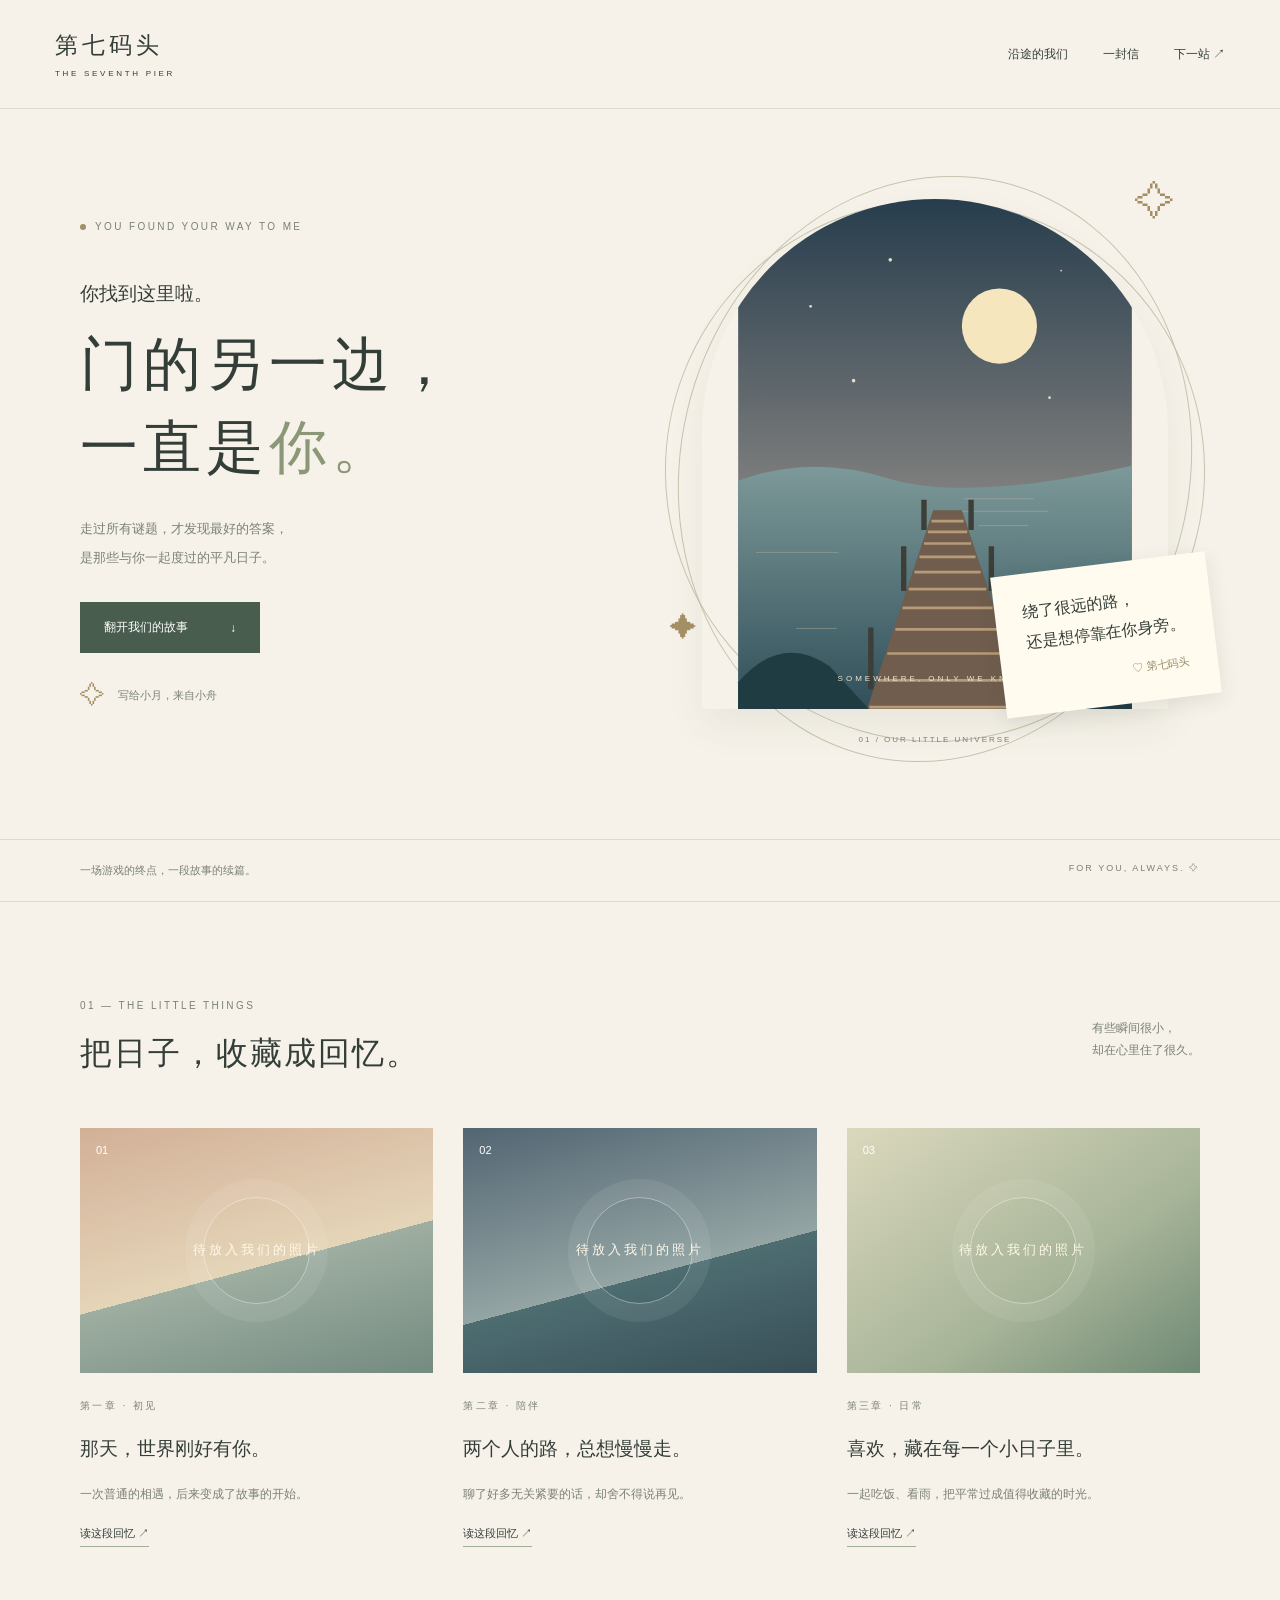
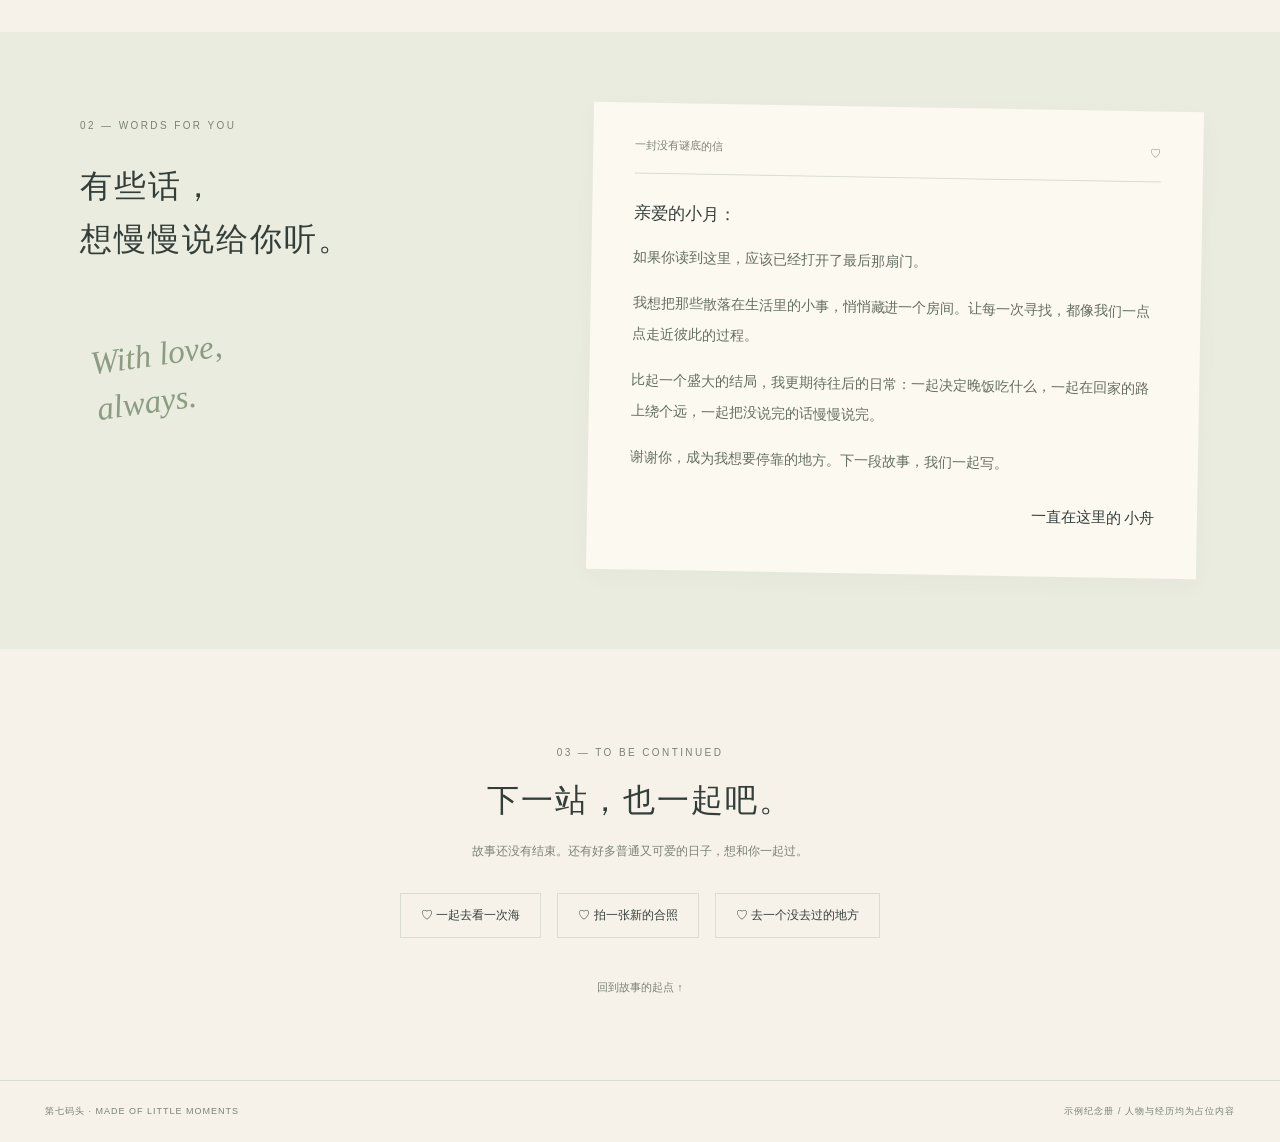
==== Puzzle/Assets/StreamingAssets/OurStory/index.html @ cb9f1a84 "Release 七月梦 with expanded scroll zoom and final poetry collection" ====
<!doctype html>
<html lang="zh-CN">
<head>
  <meta charset="utf-8"><meta name="viewport" content="width=device-width,initial-scale=1">
  <title>第七码头 · 我们的故事</title>
  <link rel="stylesheet" href="style.css">
<link rel="icon" href="pier-icon.ico">
</head>
<body>
  <header><a class="brand" href="#">第七码头<span>THE SEVENTH PIER</span></a><nav aria-label="主要导航"><a href="#story">沿途的我们</a><a href="#letter">一封信</a><a href="#future">下一站 ↗</a></nav></header>
  <main>
    <section class="hero">
      <div class="hero-copy"><div class="eyebrow"><span></span> YOU FOUND YOUR WAY TO ME</div><p class="intro">你找到这里啦。</p><h1>门的另一边，<br>一直是<span>你。</span></h1><p class="description">走过所有谜题，才发现最好的答案，<br>是那些与你一起度过的平凡日子。</p><a class="primary" href="#story">翻开我们的故事 <span>↓</span></a><div class="dedication"><span class="small-star">✧</span><span id="dedication">写给小月，来自小舟</span></div></div>
      <div class="hero-art"><div class="orbit orbit-one"></div><div class="orbit orbit-two"></div><span class="star star-one">✧</span><span class="star star-two">✦</span><div class="arch"><svg viewBox="0 0 440 570" role="img" aria-label="月光下，通往海面的第七码头插画"><defs><linearGradient id="sky" x2="0" y2="1"><stop stop-color="#273d4d"/><stop offset="1" stop-color="#bfafa1"/></linearGradient><linearGradient id="sea" x2="0" y2="1"><stop stop-color="#7d9999"/><stop offset="1" stop-color="#304f59"/></linearGradient></defs><path fill="url(#sky)" d="M0 0h440v570H0z"/><circle cx="292" cy="142" r="42" fill="#f6e6bd"/><g fill="#e8d9bf"><circle cx="81" cy="120" r="1.5"/><circle cx="170" cy="68" r="2"/><circle cx="348" cy="222" r="1.5"/><circle cx="129" cy="203" r="2"/><circle cx="361" cy="80" r="1"/></g><path d="M0 315Q80 285 167 312T440 298V570H0Z" fill="url(#sea)"/><g stroke="#c9c1a5" opacity=".4" fill="none"><path d="M252 335h78m-95 14h112m-78 16h55M20 395h92m208 51h90M65 480h45m160 39h130"/></g><g id="pier"><path d="M144 570L218 348H250L324 570Z" fill="#705d4d"/><path d="M216.00 360H252.00 M212.00 372H256.00 M207.67 385H260.33 M202.67 400H265.33 M197.00 417H271.00 M190.67 436H277.33 M183.67 457H284.33 M175.67 481H292.33 M166.67 508H301.33 M156.67 538H311.33 M146.67 568H321.33" stroke="#b69b78" stroke-width="3"/><path d="M207.67 370v-34 M260.33 370v-34 M185.00 438v-50 M283.00 438v-50 M148.33 548v-69 M319.67 548v-69" stroke="#3c3e37" stroke-width="6"/></g><path d="M0 540q48-55 102-18l44 48H0" fill="#203c43"/><path d="M335 570q42-80 105-64v64" fill="#203c43"/></svg><div class="art-caption">SOMEWHERE, ONLY WE KNOW.</div></div><div class="paper-note">绕了很远的路，<br>还是想停靠在你身旁。<span>♡ 第七码头</span></div><div class="art-number">01 / OUR LITTLE UNIVERSE</div></div>
    </section>
    <div class="chapter-bar"><span>一场游戏的终点，一段故事的续篇。</span><span>FOR YOU, ALWAYS. ✧</span></div>
    <section id="story" class="section"><div class="section-heading"><div><p class="eyebrow">01 — THE LITTLE THINGS</p><h2>把日子，收藏成回忆。</h2></div><p>有些瞬间很小，<br>却在心里住了很久。</p></div><div class="memories" id="memories"></div></section>
    <section id="letter" class="letter-section"><div class="letter-side"><p class="eyebrow">02 — WORDS FOR YOU</p><h2>有些话，<br>想慢慢说给你听。</h2><span class="letter-mark">With love,<br>always.</span></div><article class="letter"><span class="letter-top">一封没有谜底的信 <span>♡</span></span><h3 id="salutation"></h3><div id="letter-body"></div><p class="signature" id="signature"></p></article></section>
    <section id="future" class="future section"><p class="eyebrow">03 — TO BE CONTINUED</p><h2>下一站，也一起吧。</h2><p>故事还没有结束。还有好多普通又可爱的日子，想和你一起过。</p><div class="wishes" id="wishes"></div><a href="#" class="back-top">回到故事的起点 ↑</a></section>
  </main>
  <footer><span>第七码头 · MADE OF LITTLE MOMENTS</span><span>示例纪念册 / 人物与经历均为占位内容</span></footer>
  <dialog id="memory-dialog"><button id="close-dialog" aria-label="关闭回忆">×</button><p class="eyebrow" id="dialog-date"></p><h2 id="dialog-title"></h2><p id="dialog-body"></p></dialog>
  <script src="content.js"></script><script src="script.js"></script>
</body>
</html>
---- Puzzle/Assets/StreamingAssets/OurStory/style.css ----
@charset "UTF-8";
:root{--paper:#f6f2e9;--ink:#343e39;--muted:#7b8176;--line:#d9dccf;--green:#485d4d;--serif:"Songti SC","Noto Serif CJK SC","SimSun",serif}*{box-sizing:border-box}html{scroll-behavior:smooth;scroll-padding-top:35px}body{margin:0;background:var(--paper);color:var(--ink);font-family:"Microsoft YaHei",sans-serif;font-size:14px}a{color:inherit;text-decoration:none}button{font:inherit}header{max-width:1280px;margin:auto;padding:30px 55px;display:flex;justify-content:space-between;align-items:center;border-bottom:1px solid var(--line)}.brand{font-family:var(--serif);font-size:23px;letter-spacing:4px}.brand span{display:block;font:8px Arial;letter-spacing:2.7px;margin-top:8px}nav{display:flex;gap:35px;font-size:12px}nav a:hover{color:#a36d46}.hero{max-width:1170px;min-height:730px;margin:auto;display:grid;grid-template-columns:1fr 1fr;gap:60px;align-items:center;padding:45px 25px 65px}.eyebrow{font:10px Arial,sans-serif;letter-spacing:2.4px;color:var(--muted);line-height:1.8}.hero .eyebrow{display:flex;gap:9px;align-items:center}.eyebrow>span{width:6px;height:6px;border-radius:50%;background:#a48e64}.intro{margin:45px 0 16px;font-family:var(--serif);font-size:19px}h1{font:normal clamp(42px,4.5vw,64px)/1.45 var(--serif);letter-spacing:5px;margin:0}h1 span{color:#8b9777}.description{color:var(--muted);line-height:2.2;margin:25px 0 30px;font-size:13px}.primary{display:inline-flex;align-items:center;gap:42px;padding:17px 24px;background:var(--green);color:#fff;font-size:12px}.primary:hover{background:#60735e}.dedication{margin-top:28px;display:flex;align-items:center;gap:13px;color:var(--muted);font-size:11px}.small-star{font-size:25px;color:#a28c62}.hero-art{position:relative;padding:35px 32px 20px}.arch{height:510px;border-radius:240px 240px 3px 3px;overflow:hidden;position:relative;box-shadow:0 17px 38px #34453e12}.arch svg{width:100%;height:100%;object-fit:cover}.art-caption{position:absolute;bottom:26px;color:#eee5d3;width:100%;text-align:center;font:8px Arial;letter-spacing:3px}.orbit{border:1px solid #c5c5ae;border-radius:50%;position:absolute;z-index:-1}.orbit-one{inset:10px 10px 0;transform:rotate(13deg)}.orbit-two{inset:36px -5px 22px;transform:rotate(-12deg)}.star{position:absolute;color:#a48e64;z-index:1}.star-one{top:16px;right:25px;font-size:40px}.star-two{left:0;bottom:120px;font-size:27px}.paper-note{position:absolute;right:-14px;bottom:58px;background:#fffbef;transform:rotate(-7deg);padding:24px 28px;font:16px/1.9 var(--serif);box-shadow:0 6px 20px #26332718}.paper-note span{display:block;text-align:right;font-size:11px;color:#9a8b6c;margin-top:12px}.art-number{font:8px Arial;letter-spacing:2px;text-align:center;color:var(--muted);margin-top:26px}.chapter-bar{border-block:1px solid var(--line);display:flex;justify-content:space-between;padding:23px max(30px,calc((100vw - 1120px)/2));font-size:11px;color:var(--muted)}.chapter-bar span:last-child{font:9px Arial;letter-spacing:2px}.section{max-width:1120px;margin:auto;padding:85px 0}.section-heading{display:flex;justify-content:space-between;align-items:center;margin-bottom:36px}h2{font:normal 32px/1.65 var(--serif);letter-spacing:2px;margin:12px 0}.section-heading>p{font-size:12px;line-height:1.9;color:var(--muted)}.memories{display:grid;grid-template-columns:repeat(3,1fr);gap:30px}.memory{background:none;border:none;padding:0;text-align:left;color:inherit;cursor:pointer}.memory-art{height:245px;position:relative;overflow:hidden;margin-bottom:24px;display:grid;place-items:center}.memory-art:before{content:"";position:absolute;width:105px;height:105px;border:1px solid #ffffff66;border-radius:50%;box-shadow:0 0 0 18px #ffffff12}.sunset{background:linear-gradient(165deg,#d2b098,#e5d5b8 55%,#9eaea1 55%,#748b80)}.night{background:linear-gradient(165deg,#526572,#94a5a4 58%,#4d6d71 58%,#384e57)}.morning{background:linear-gradient(145deg,#dbd8bd,#a8b599 60%,#6f8974)}.memory-art>span:not(.memory-number){z-index:1;font:13px var(--serif);color:#fff9e9;letter-spacing:3px}.memory-art img{width:100%;height:100%;object-fit:cover;position:absolute;inset:0}.memory-number{position:absolute;left:16px;top:16px;font:11px Arial;color:#fff}.memory h3{font:normal 19px/1.6 var(--serif)}.memory-description{font-size:12px;color:var(--muted);line-height:1.9}.memory-link{display:inline-block;font-size:11px;border-bottom:1px solid #a4ad98;padding-bottom:5px;margin-top:8px}.memory:hover .memory-link{color:#a36d46}.letter-section{background:#e9ecdf;padding:75px max(30px,calc((100vw - 1120px)/2));display:grid;grid-template-columns:1fr 1.4fr;gap:75px}.letter-side h2{margin-top:25px}.letter-mark{display:block;font:italic 33px/1.4 Georgia,serif;color:#8c9b82;transform:rotate(-8deg);margin:45px 0 0 12px}.letter{background:#fcf9f1;padding:35px 42px;box-shadow:0 7px 25px #38423208;transform:rotate(1deg)}.letter-top{display:flex;justify-content:space-between;border-bottom:1px solid var(--line);padding-bottom:20px;font-size:11px;color:var(--muted)}.letter h3{font:normal 17px var(--serif);margin-top:28px}#letter-body{font:14px/2.25 var(--serif);color:#646d61}.signature{text-align:right;font:15px var(--serif);margin-top:28px}.future{text-align:center;padding-block:85px}.future>p:not(.eyebrow){font-size:12px;color:var(--muted);line-height:2}.wishes{display:flex;gap:16px;justify-content:center;flex-wrap:wrap;margin:30px 0 40px}.wishes span{border:1px solid var(--line);padding:13px 20px;font-size:12px}.back-top{font-size:11px;color:var(--muted)}footer{border-top:1px solid var(--line);padding:24px 45px;display:flex;justify-content:space-between;font-size:9px;letter-spacing:1px;color:var(--muted)}dialog{width:min(540px,90vw);border:1px solid var(--line);padding:45px;background:var(--paper);color:var(--ink);box-shadow:0 20px 100px #17251f33}dialog::backdrop{background:#24342ac0;backdrop-filter:blur(5px)}dialog h2{font-size:26px}#dialog-body{line-height:2.1;color:#646d61}#close-dialog{position:absolute;right:12px;top:8px;border:0;background:none;font-size:28px;cursor:pointer;color:var(--muted)}a:focus-visible,button:focus-visible{outline:2px solid #9a7347;outline-offset:5px}@media(min-width:1500px){.hero{min-height:780px}}@media(max-width:1200px){.section{padding-inline:35px}.hero{padding-inline:45px;gap:30px}.letter-section{gap:35px}}@media(max-width:700px){header{padding:22px}.brand{font-size:19px}nav{gap:16px;font-size:10px}nav a:first-child{display:none}.hero{grid-template-columns:1fr;padding:40px 28px;gap:20px}.intro{margin-top:28px}h1{font-size:43px}.hero-art{max-width:430px;width:100%;margin:auto;padding-inline:28px}.arch{height:430px}.paper-note{right:0;font-size:14px}.chapter-bar{padding:20px 25px;font-size:10px}.chapter-bar span:last-child{display:none}.section{padding:55px 25px}.section-heading>p{display:none}h2{font-size:27px}.memories{grid-template-columns:1fr;gap:34px}.memory-art{height:270px;margin-bottom:18px}.letter-section{grid-template-columns:1fr;padding:45px 25px;gap:25px}.letter-mark{display:none}.letter{padding:26px}.future{padding-block:55px}footer{padding:22px;flex-direction:column;gap:12px}}@media(prefers-reduced-motion:reduce){html{scroll-behavior:auto}}

@media(max-width:700px){.orbit-one{inset:10px 22px 0;transform:rotate(4deg)}.orbit-two{inset:36px 15px 22px;transform:rotate(-4deg)}}
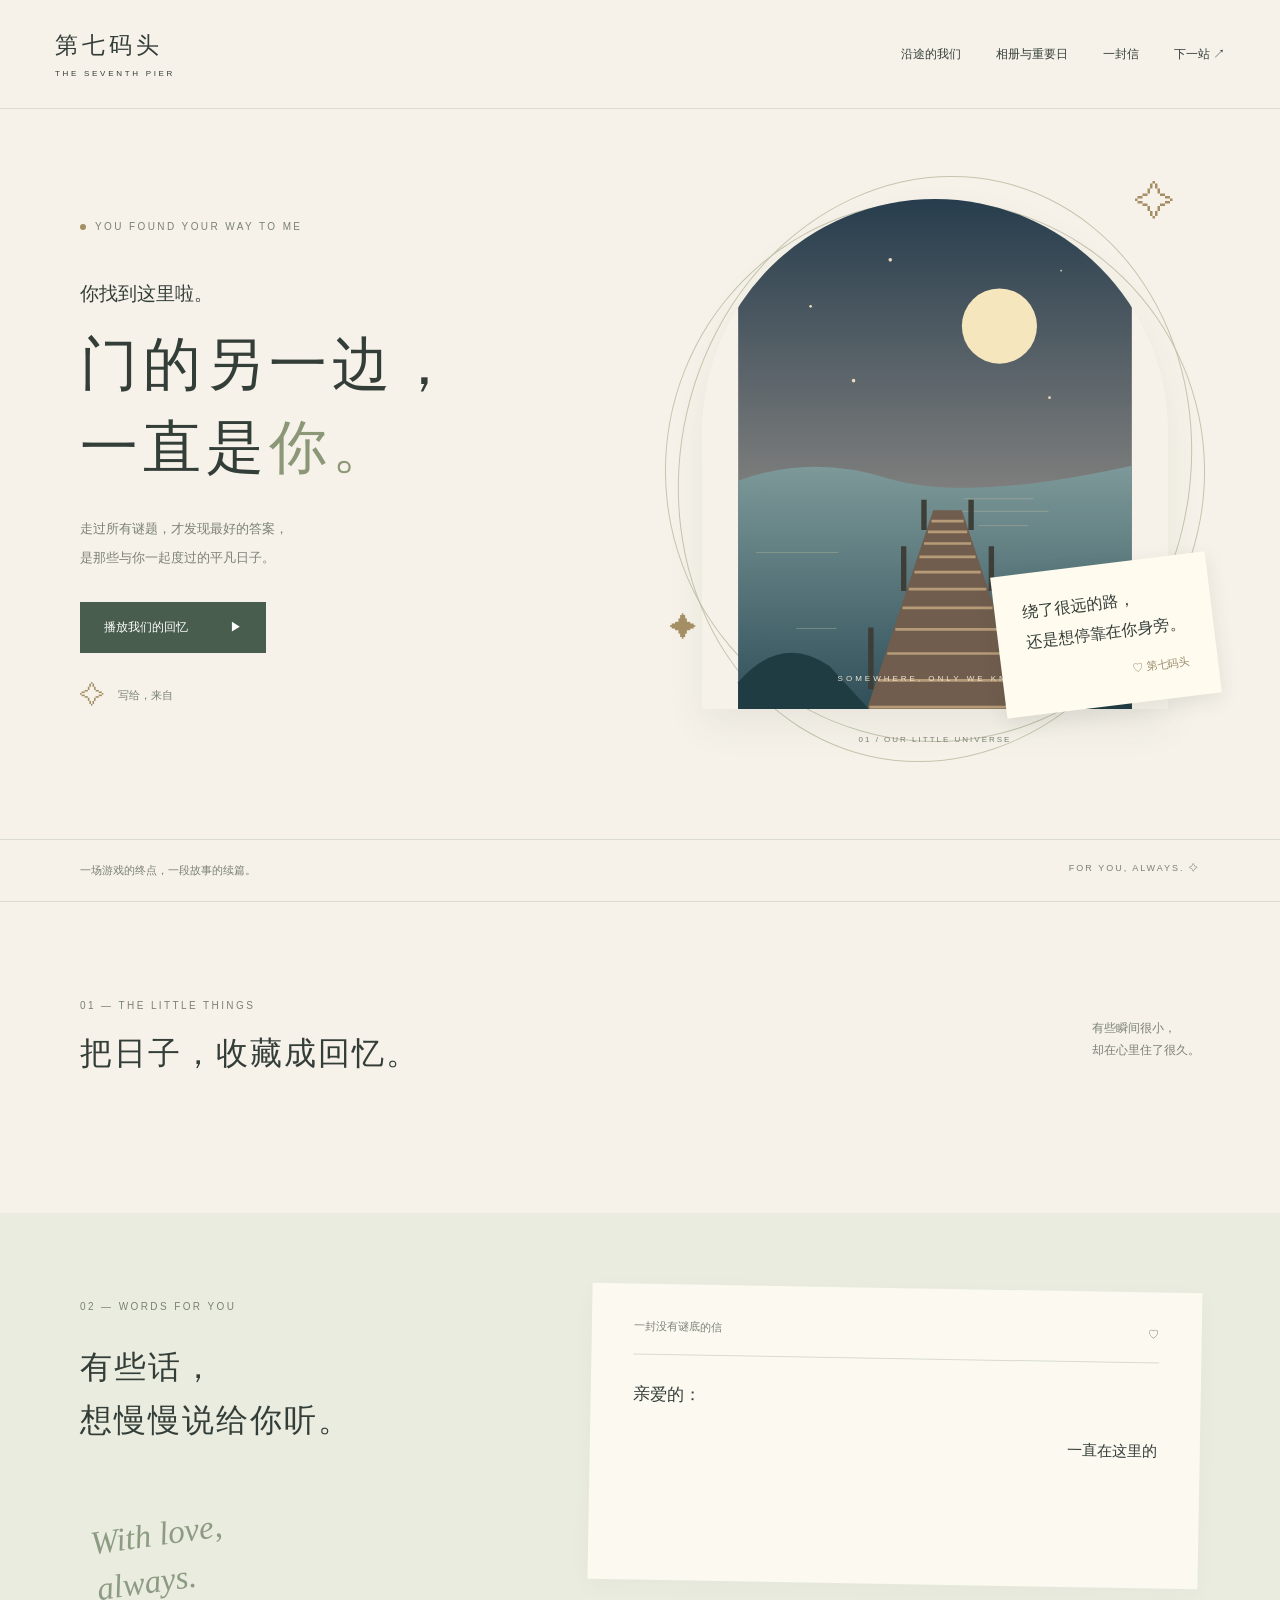
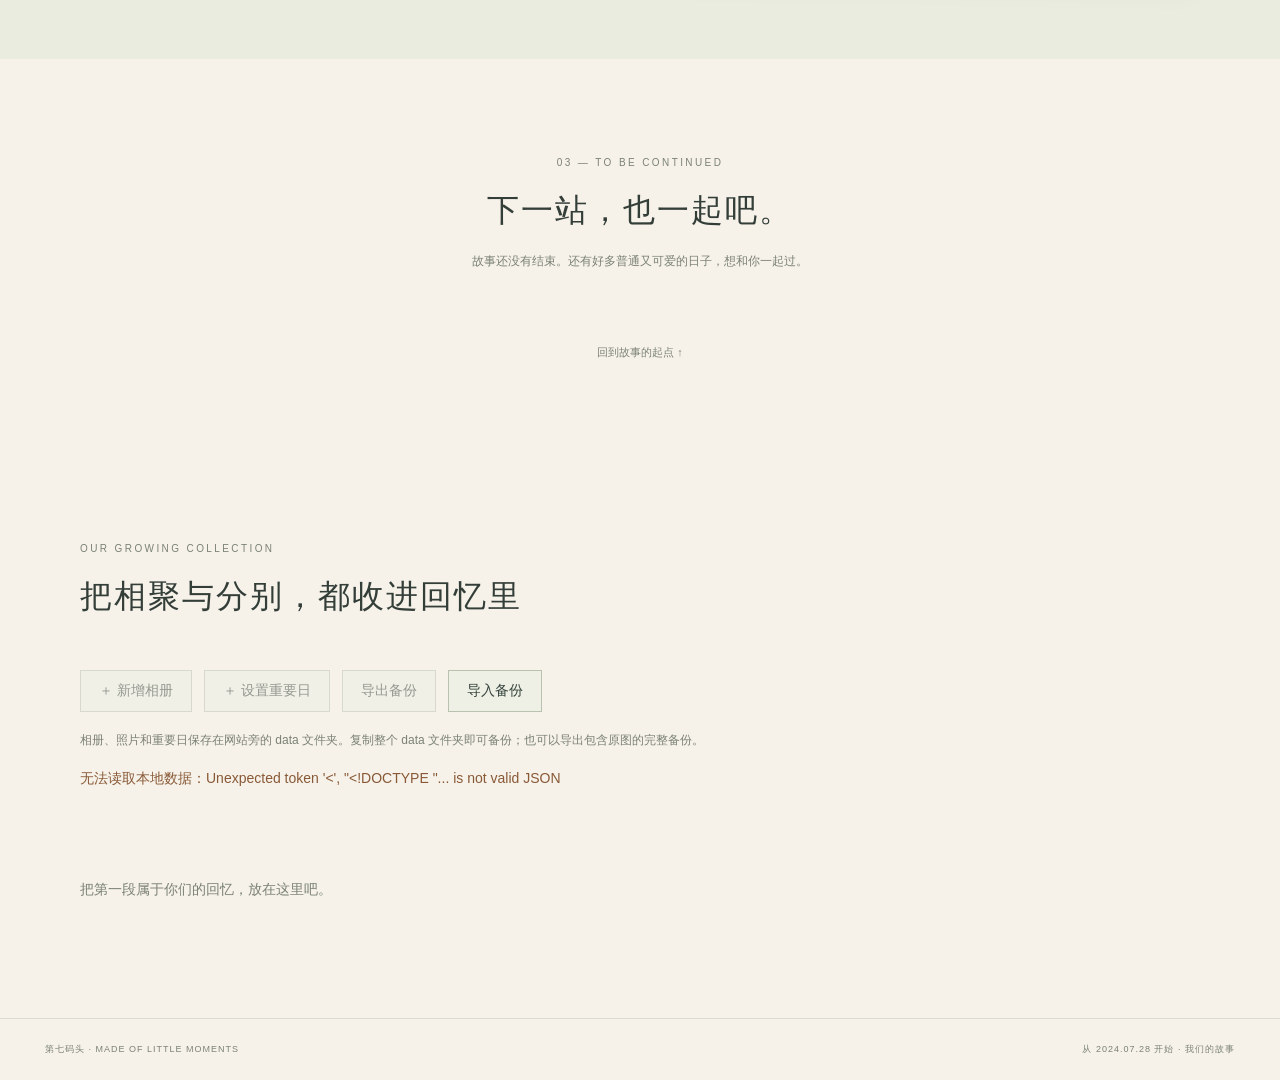
==== commit 1c1446f2: "Back up complete development sources and editable assets without personal albums" ====
--- a/Puzzle/Assets/StreamingAssets/OurStory/index.html
+++ b/Puzzle/Assets/StreamingAssets/OurStory/index.html
@@ -1,25 +1,32 @@
-<!doctype html>
-<html lang="zh-CN">
-<head>
-  <meta charset="utf-8"><meta name="viewport" content="width=device-width,initial-scale=1">
-  <title>第七码头 · 我们的故事</title>
-  <link rel="stylesheet" href="style.css">
-<link rel="icon" href="pier-icon.ico">
-</head>
-<body>
-  <header><a class="brand" href="#">第七码头<span>THE SEVENTH PIER</span></a><nav aria-label="主要导航"><a href="#story">沿途的我们</a><a href="#letter">一封信</a><a href="#future">下一站 ↗</a></nav></header>
-  <main>
-    <section class="hero">
-      <div class="hero-copy"><div class="eyebrow"><span></span> YOU FOUND YOUR WAY TO ME</div><p class="intro">你找到这里啦。</p><h1>门的另一边，<br>一直是<span>你。</span></h1><p class="description">走过所有谜题，才发现最好的答案，<br>是那些与你一起度过的平凡日子。</p><a class="primary" href="#story">翻开我们的故事 <span>↓</span></a><div class="dedication"><span class="small-star">✧</span><span id="dedication">写给小月，来自小舟</span></div></div>
-      <div class="hero-art"><div class="orbit orbit-one"></div><div class="orbit orbit-two"></div><span class="star star-one">✧</span><span class="star star-two">✦</span><div class="arch"><svg viewBox="0 0 440 570" role="img" aria-label="月光下，通往海面的第七码头插画"><defs><linearGradient id="sky" x2="0" y2="1"><stop stop-color="#273d4d"/><stop offset="1" stop-color="#bfafa1"/></linearGradient><linearGradient id="sea" x2="0" y2="1"><stop stop-color="#7d9999"/><stop offset="1" stop-color="#304f59"/></linearGradient></defs><path fill="url(#sky)" d="M0 0h440v570H0z"/><circle cx="292" cy="142" r="42" fill="#f6e6bd"/><g fill="#e8d9bf"><circle cx="81" cy="120" r="1.5"/><circle cx="170" cy="68" r="2"/><circle cx="348" cy="222" r="1.5"/><circle cx="129" cy="203" r="2"/><circle cx="361" cy="80" r="1"/></g><path d="M0 315Q80 285 167 312T440 298V570H0Z" fill="url(#sea)"/><g stroke="#c9c1a5" opacity=".4" fill="none"><path d="M252 335h78m-95 14h112m-78 16h55M20 395h92m208 51h90M65 480h45m160 39h130"/></g><g id="pier"><path d="M144 570L218 348H250L324 570Z" fill="#705d4d"/><path d="M216.00 360H252.00 M212.00 372H256.00 M207.67 385H260.33 M202.67 400H265.33 M197.00 417H271.00 M190.67 436H277.33 M183.67 457H284.33 M175.67 481H292.33 M166.67 508H301.33 M156.67 538H311.33 M146.67 568H321.33" stroke="#b69b78" stroke-width="3"/><path d="M207.67 370v-34 M260.33 370v-34 M185.00 438v-50 M283.00 438v-50 M148.33 548v-69 M319.67 548v-69" stroke="#3c3e37" stroke-width="6"/></g><path d="M0 540q48-55 102-18l44 48H0" fill="#203c43"/><path d="M335 570q42-80 105-64v64" fill="#203c43"/></svg><div class="art-caption">SOMEWHERE, ONLY WE KNOW.</div></div><div class="paper-note">绕了很远的路，<br>还是想停靠在你身旁。<span>♡ 第七码头</span></div><div class="art-number">01 / OUR LITTLE UNIVERSE</div></div>
-    </section>
-    <div class="chapter-bar"><span>一场游戏的终点，一段故事的续篇。</span><span>FOR YOU, ALWAYS. ✧</span></div>
-    <section id="story" class="section"><div class="section-heading"><div><p class="eyebrow">01 — THE LITTLE THINGS</p><h2>把日子，收藏成回忆。</h2></div><p>有些瞬间很小，<br>却在心里住了很久。</p></div><div class="memories" id="memories"></div></section>
-    <section id="letter" class="letter-section"><div class="letter-side"><p class="eyebrow">02 — WORDS FOR YOU</p><h2>有些话，<br>想慢慢说给你听。</h2><span class="letter-mark">With love,<br>always.</span></div><article class="letter"><span class="letter-top">一封没有谜底的信 <span>♡</span></span><h3 id="salutation"></h3><div id="letter-body"></div><p class="signature" id="signature"></p></article></section>
-    <section id="future" class="future section"><p class="eyebrow">03 — TO BE CONTINUED</p><h2>下一站，也一起吧。</h2><p>故事还没有结束。还有好多普通又可爱的日子，想和你一起过。</p><div class="wishes" id="wishes"></div><a href="#" class="back-top">回到故事的起点 ↑</a></section>
-  </main>
-  <footer><span>第七码头 · MADE OF LITTLE MOMENTS</span><span>示例纪念册 / 人物与经历均为占位内容</span></footer>
-  <dialog id="memory-dialog"><button id="close-dialog" aria-label="关闭回忆">×</button><p class="eyebrow" id="dialog-date"></p><h2 id="dialog-title"></h2><p id="dialog-body"></p></dialog>
-  <script src="content.js"></script><script src="script.js"></script>
-</body>
-</html>
+<!doctype html>
+<html lang="zh-CN">
+<head>
+  <meta charset="utf-8"><meta name="viewport" content="width=device-width,initial-scale=1">
+  <title>第七码头 · 我们的故事</title>
+  <link rel="stylesheet" href="style.css">
+<link rel="icon" href="pier-icon.ico">
+<link rel="stylesheet" href="slideshow.css">
+</head>
+<body>
+  <header><a class="brand" href="#">第七码头<span>THE SEVENTH PIER</span></a><nav aria-label="主要导航"><a href="#story">沿途的我们</a><a href="#personal">相册与重要日</a><a href="#letter">一封信</a><a href="#future">下一站 ↗</a></nav></header>
+  <main>
+    <section class="hero">
+      <div class="hero-copy"><div class="eyebrow"><span></span> YOU FOUND YOUR WAY TO ME</div><p class="intro">你找到这里啦。</p><h1>门的另一边，<br>一直是<span>你。</span></h1><p class="description">走过所有谜题，才发现最好的答案，<br>是那些与你一起度过的平凡日子。</p><a class="primary" href="#story">播放我们的回忆 <span>▶</span></a><div class="dedication"><span class="small-star">✧</span><span id="dedication">在 content.js 中填写称呼</span></div></div>
+      <div class="hero-art"><div class="orbit orbit-one"></div><div class="orbit orbit-two"></div><span class="star star-one">✧</span><span class="star star-two">✦</span><div class="arch"><svg viewBox="0 0 440 570" role="img" aria-label="月光下，通往海面的第七码头插画"><defs><linearGradient id="sky" x2="0" y2="1"><stop stop-color="#273d4d"/><stop offset="1" stop-color="#bfafa1"/></linearGradient><linearGradient id="sea" x2="0" y2="1"><stop stop-color="#7d9999"/><stop offset="1" stop-color="#304f59"/></linearGradient></defs><path fill="url(#sky)" d="M0 0h440v570H0z"/><circle cx="292" cy="142" r="42" fill="#f6e6bd"/><g fill="#e8d9bf"><circle cx="81" cy="120" r="1.5"/><circle cx="170" cy="68" r="2"/><circle cx="348" cy="222" r="1.5"/><circle cx="129" cy="203" r="2"/><circle cx="361" cy="80" r="1"/></g><path d="M0 315Q80 285 167 312T440 298V570H0Z" fill="url(#sea)"/><g stroke="#c9c1a5" opacity=".4" fill="none"><path d="M252 335h78m-95 14h112m-78 16h55M20 395h92m208 51h90M65 480h45m160 39h130"/></g><g id="pier"><path d="M144 570L218 348H250L324 570Z" fill="#705d4d"/><path d="M216.00 360H252.00 M212.00 372H256.00 M207.67 385H260.33 M202.67 400H265.33 M197.00 417H271.00 M190.67 436H277.33 M183.67 457H284.33 M175.67 481H292.33 M166.67 508H301.33 M156.67 538H311.33 M146.67 568H321.33" stroke="#b69b78" stroke-width="3"/><path d="M207.67 370v-34 M260.33 370v-34 M185.00 438v-50 M283.00 438v-50 M148.33 548v-69 M319.67 548v-69" stroke="#3c3e37" stroke-width="6"/></g><path d="M0 540q48-55 102-18l44 48H0" fill="#203c43"/><path d="M335 570q42-80 105-64v64" fill="#203c43"/></svg><div class="art-caption">SOMEWHERE, ONLY WE KNOW.</div></div><div class="paper-note">绕了很远的路，<br>还是想停靠在你身旁。<span>♡ 第七码头</span></div><div class="art-number">01 / OUR LITTLE UNIVERSE</div></div>
+    </section>
+    <div class="chapter-bar"><span>一场游戏的终点，一段故事的续篇。</span><span>FOR YOU, ALWAYS. ✧</span></div>
+    <section id="story" class="section"><div class="section-heading"><div><p class="eyebrow">01 — THE LITTLE THINGS</p><h2>把日子，收藏成回忆。</h2></div><p>有些瞬间很小，<br>却在心里住了很久。</p></div><div class="memories" id="memories"></div></section>
+    <section id="letter" class="letter-section"><div class="letter-side"><p class="eyebrow">02 — WORDS FOR YOU</p><h2>有些话，<br>想慢慢说给你听。</h2><span class="letter-mark">With love,<br>always.</span></div><article class="letter"><span class="letter-top">一封没有谜底的信 <span>♡</span></span><h3 id="salutation"></h3><div id="letter-body"></div><p class="signature" id="signature"></p></article></section>
+    <section id="future" class="future section"><p class="eyebrow">03 — TO BE CONTINUED</p><h2>下一站，也一起吧。</h2><p>故事还没有结束。还有好多普通又可爱的日子，想和你一起过。</p><div class="wishes" id="wishes"></div><a href="#" class="back-top">回到故事的起点 ↑</a></section>
+  <section class="section" id="personal"><div class="section-heading"><div><p class="eyebrow">OUR GROWING COLLECTION</p><h2>把相聚与分别，都收进回忆里</h2></div></div>
+<div class="manage-actions"><button id="add-album">＋ 新增相册</button><button id="add-date">＋ 设置重要日</button><button id="export-data">导出备份</button><label class="import-label">导入备份<input id="import-data" type="file" accept="application/json,.json,application/zip,.zip" hidden></label></div>
+<p class="storage-note">相册、照片和重要日保存在网站旁的 data 文件夹。复制整个 data 文件夹即可备份；也可以导出包含原图的完整备份。</p><p id="manage-status" role="status" aria-live="polite"></p><div id="important-dates" class="date-grid"></div><div id="albums" class="memories"></div><p id="album-empty">把第一段属于你们的回忆，放在这里吧。</p></section></main>
+<dialog id="editor-dialog"><form id="item-form"><h2 id="editor-title"></h2><label>标题<input id="item-title" required maxlength="100"></label><label>日期<input id="item-date" type="date"></label><div id="album-date-fields"><label>结束日期（可选）<input id="item-date-end" type="date"></label><label>日期说明（无确切日期时填写）<input id="item-date-label" maxlength="100"></label></div><label>对应文字<textarea id="item-text" rows="5" maxlength="20000"></textarea></label><label id="annual-field"><input id="item-annual" type="checkbox"> 每年纪念这一天（2 月 29 日在平年按 2 月 28 日）</label><div id="photo-field"><label>添加照片（第一张为封面）<input id="item-photos" type="file" accept="image/jpeg,image/png,image/webp" multiple></label><p>支持 JPG、PNG、WebP；每张不超过 20 MB，保存时缩小至最长边 1600 像素。</p><div id="photo-preview"></div></div><p id="form-error" role="alert"></p><div class="manage-actions"><button type="submit" id="save-item">保存</button><button type="button" id="cancel-item">取消</button></div></form></dialog>
+<dialog id="album-dialog"><button id="close-album" aria-label="关闭相册">关闭</button><h2 id="album-title"></h2><p id="album-date"></p><p id="album-text"></p><p id="album-count" class="storage-note"></p><div id="album-photos"></div></dialog>
+  <footer><span>第七码头 · MADE OF LITTLE MOMENTS</span><span>从 2024.07.28 开始 · 我们的故事</span></footer>
+  <dialog id="memory-dialog"><button id="close-dialog" aria-label="关闭回忆">×</button><p class="eyebrow" id="dialog-date"></p><h2 id="dialog-title"></h2><p id="dialog-body"></p></dialog>
+  <script src="content.js"></script><script src="script.js"></script>
+<script src="manage.js"></script>
+<script src="slideshow.js"></script>
+</body>
+</html>
--- a/Puzzle/Assets/StreamingAssets/OurStory/style.css
+++ b/Puzzle/Assets/StreamingAssets/OurStory/style.css
@@ -1,4 +1,7 @@
 @charset "UTF-8";
 :root{--paper:#f6f2e9;--ink:#343e39;--muted:#7b8176;--line:#d9dccf;--green:#485d4d;--serif:"Songti SC","Noto Serif CJK SC","SimSun",serif}*{box-sizing:border-box}html{scroll-behavior:smooth;scroll-padding-top:35px}body{margin:0;background:var(--paper);color:var(--ink);font-family:"Microsoft YaHei",sans-serif;font-size:14px}a{color:inherit;text-decoration:none}button{font:inherit}header{max-width:1280px;margin:auto;padding:30px 55px;display:flex;justify-content:space-between;align-items:center;border-bottom:1px solid var(--line)}.brand{font-family:var(--serif);font-size:23px;letter-spacing:4px}.brand span{display:block;font:8px Arial;letter-spacing:2.7px;margin-top:8px}nav{display:flex;gap:35px;font-size:12px}nav a:hover{color:#a36d46}.hero{max-width:1170px;min-height:730px;margin:auto;display:grid;grid-template-columns:1fr 1fr;gap:60px;align-items:center;padding:45px 25px 65px}.eyebrow{font:10px Arial,sans-serif;letter-spacing:2.4px;color:var(--muted);line-height:1.8}.hero .eyebrow{display:flex;gap:9px;align-items:center}.eyebrow>span{width:6px;height:6px;border-radius:50%;background:#a48e64}.intro{margin:45px 0 16px;font-family:var(--serif);font-size:19px}h1{font:normal clamp(42px,4.5vw,64px)/1.45 var(--serif);letter-spacing:5px;margin:0}h1 span{color:#8b9777}.description{color:var(--muted);line-height:2.2;margin:25px 0 30px;font-size:13px}.primary{display:inline-flex;align-items:center;gap:42px;padding:17px 24px;background:var(--green);color:#fff;font-size:12px}.primary:hover{background:#60735e}.dedication{margin-top:28px;display:flex;align-items:center;gap:13px;color:var(--muted);font-size:11px}.small-star{font-size:25px;color:#a28c62}.hero-art{position:relative;padding:35px 32px 20px}.arch{height:510px;border-radius:240px 240px 3px 3px;overflow:hidden;position:relative;box-shadow:0 17px 38px #34453e12}.arch svg{width:100%;height:100%;object-fit:cover}.art-caption{position:absolute;bottom:26px;color:#eee5d3;width:100%;text-align:center;font:8px Arial;letter-spacing:3px}.orbit{border:1px solid #c5c5ae;border-radius:50%;position:absolute;z-index:-1}.orbit-one{inset:10px 10px 0;transform:rotate(13deg)}.orbit-two{inset:36px -5px 22px;transform:rotate(-12deg)}.star{position:absolute;color:#a48e64;z-index:1}.star-one{top:16px;right:25px;font-size:40px}.star-two{left:0;bottom:120px;font-size:27px}.paper-note{position:absolute;right:-14px;bottom:58px;background:#fffbef;transform:rotate(-7deg);padding:24px 28px;font:16px/1.9 var(--serif);box-shadow:0 6px 20px #26332718}.paper-note span{display:block;text-align:right;font-size:11px;color:#9a8b6c;margin-top:12px}.art-number{font:8px Arial;letter-spacing:2px;text-align:center;color:var(--muted);margin-top:26px}.chapter-bar{border-block:1px solid var(--line);display:flex;justify-content:space-between;padding:23px max(30px,calc((100vw - 1120px)/2));font-size:11px;color:var(--muted)}.chapter-bar span:last-child{font:9px Arial;letter-spacing:2px}.section{max-width:1120px;margin:auto;padding:85px 0}.section-heading{display:flex;justify-content:space-between;align-items:center;margin-bottom:36px}h2{font:normal 32px/1.65 var(--serif);letter-spacing:2px;margin:12px 0}.section-heading>p{font-size:12px;line-height:1.9;color:var(--muted)}.memories{display:grid;grid-template-columns:repeat(3,1fr);gap:30px}.memory{background:none;border:none;padding:0;text-align:left;color:inherit;cursor:pointer}.memory-art{height:245px;position:relative;overflow:hidden;margin-bottom:24px;display:grid;place-items:center}.memory-art:before{content:"";position:absolute;width:105px;height:105px;border:1px solid #ffffff66;border-radius:50%;box-shadow:0 0 0 18px #ffffff12}.sunset{background:linear-gradient(165deg,#d2b098,#e5d5b8 55%,#9eaea1 55%,#748b80)}.night{background:linear-gradient(165deg,#526572,#94a5a4 58%,#4d6d71 58%,#384e57)}.morning{background:linear-gradient(145deg,#dbd8bd,#a8b599 60%,#6f8974)}.memory-art>span:not(.memory-number){z-index:1;font:13px var(--serif);color:#fff9e9;letter-spacing:3px}.memory-art img{width:100%;height:100%;object-fit:cover;position:absolute;inset:0}.memory-number{position:absolute;left:16px;top:16px;font:11px Arial;color:#fff}.memory h3{font:normal 19px/1.6 var(--serif)}.memory-description{font-size:12px;color:var(--muted);line-height:1.9}.memory-link{display:inline-block;font-size:11px;border-bottom:1px solid #a4ad98;padding-bottom:5px;margin-top:8px}.memory:hover .memory-link{color:#a36d46}.letter-section{background:#e9ecdf;padding:75px max(30px,calc((100vw - 1120px)/2));display:grid;grid-template-columns:1fr 1.4fr;gap:75px}.letter-side h2{margin-top:25px}.letter-mark{display:block;font:italic 33px/1.4 Georgia,serif;color:#8c9b82;transform:rotate(-8deg);margin:45px 0 0 12px}.letter{background:#fcf9f1;padding:35px 42px;box-shadow:0 7px 25px #38423208;transform:rotate(1deg)}.letter-top{display:flex;justify-content:space-between;border-bottom:1px solid var(--line);padding-bottom:20px;font-size:11px;color:var(--muted)}.letter h3{font:normal 17px var(--serif);margin-top:28px}#letter-body{font:14px/2.25 var(--serif);color:#646d61}.signature{text-align:right;font:15px var(--serif);margin-top:28px}.future{text-align:center;padding-block:85px}.future>p:not(.eyebrow){font-size:12px;color:var(--muted);line-height:2}.wishes{display:flex;gap:16px;justify-content:center;flex-wrap:wrap;margin:30px 0 40px}.wishes span{border:1px solid var(--line);padding:13px 20px;font-size:12px}.back-top{font-size:11px;color:var(--muted)}footer{border-top:1px solid var(--line);padding:24px 45px;display:flex;justify-content:space-between;font-size:9px;letter-spacing:1px;color:var(--muted)}dialog{width:min(540px,90vw);border:1px solid var(--line);padding:45px;background:var(--paper);color:var(--ink);box-shadow:0 20px 100px #17251f33}dialog::backdrop{background:#24342ac0;backdrop-filter:blur(5px)}dialog h2{font-size:26px}#dialog-body{line-height:2.1;color:#646d61}#close-dialog{position:absolute;right:12px;top:8px;border:0;background:none;font-size:28px;cursor:pointer;color:var(--muted)}a:focus-visible,button:focus-visible{outline:2px solid #9a7347;outline-offset:5px}@media(min-width:1500px){.hero{min-height:780px}}@media(max-width:1200px){.section{padding-inline:35px}.hero{padding-inline:45px;gap:30px}.letter-section{gap:35px}}@media(max-width:700px){header{padding:22px}.brand{font-size:19px}nav{gap:16px;font-size:10px}nav a:first-child{display:none}.hero{grid-template-columns:1fr;padding:40px 28px;gap:20px}.intro{margin-top:28px}h1{font-size:43px}.hero-art{max-width:430px;width:100%;margin:auto;padding-inline:28px}.arch{height:430px}.paper-note{right:0;font-size:14px}.chapter-bar{padding:20px 25px;font-size:10px}.chapter-bar span:last-child{display:none}.section{padding:55px 25px}.section-heading>p{display:none}h2{font-size:27px}.memories{grid-template-columns:1fr;gap:34px}.memory-art{height:270px;margin-bottom:18px}.letter-section{grid-template-columns:1fr;padding:45px 25px;gap:25px}.letter-mark{display:none}.letter{padding:26px}.future{padding-block:55px}footer{padding:22px;flex-direction:column;gap:12px}}@media(prefers-reduced-motion:reduce){html{scroll-behavior:auto}}
 
-@media(max-width:700px){.orbit-one{inset:10px 22px 0;transform:rotate(4deg)}.orbit-two{inset:36px 15px 22px;transform:rotate(-4deg)}}
+@media(max-width:700px){.orbit-one{inset:10px 22px 0;transform:rotate(4deg)}.orbit-two{inset:36px 15px 22px;transform:rotate(-4deg)}}
+/* Editable collection */
+.manage-actions{display:flex;gap:12px;flex-wrap:wrap;margin:18px 0}.manage-actions button,.import-label,#close-album{border:1px solid #b8c2ae;background:#eef0e5;color:#34423b;padding:11px 18px;cursor:pointer;font:inherit}.manage-actions button:hover,.import-label:hover{background:#dfe5d6}button:disabled{opacity:.5;cursor:wait}.storage-note,#photo-field>p{font-size:12px;color:#7b8176;line-height:1.8}#manage-status,#form-error{color:#895937;line-height:1.8}.date-grid{display:grid;grid-template-columns:repeat(auto-fit,minmax(240px,1fr));gap:20px;margin:28px 0}.date-card{padding:25px;border:1px solid #d9dccf;background:#eeeee2}.date-card strong{font:28px var(--serif);color:#687d5b}.date-card p,#album-text,#dialog-body{white-space:pre-wrap;overflow-wrap:anywhere}.personal-album{min-width:0}.personal-album .memory{width:100%}.personal-album .memory-description{white-space:pre-wrap;display:-webkit-box;-webkit-line-clamp:3;-webkit-box-orient:vertical;overflow:hidden;overflow-wrap:anywhere}.personal-album h3{overflow-wrap:anywhere}#editor-dialog,#album-dialog{max-height:88vh;overflow:auto;width:min(760px,94vw);padding:30px}#item-form>label,#photo-field>label{display:block;margin:16px 0;line-height:1.8}#item-form input:not([type=checkbox]),#item-form textarea{display:block;width:100%;padding:11px;margin-top:6px;border:1px solid #c3ccba;background:#fffdf6;color:#34423b;font:inherit}#item-form textarea{resize:vertical}#annual-field[hidden],#photo-field[hidden]{display:none}#photo-preview{display:grid;grid-template-columns:repeat(auto-fill,minmax(130px,1fr));gap:12px}.photo-tile img{width:100%;height:110px;object-fit:cover}.photo-tile button{margin:4px;border:1px solid #c3ccba;background:#eef0e5;padding:6px;cursor:pointer}#album-photos{display:grid;gap:18px}#album-photos img{max-width:100%;height:auto;display:block;margin:auto}#album-text{line-height:2}#album-empty{color:#7b8176;padding:20px 0}#item-form input[type=checkbox]{width:auto}@media(max-width:700px){#editor-dialog,#album-dialog{padding:20px}.manage-actions{gap:8px}.manage-actions button,.import-label{padding:10px 12px}}
+#album-dialog{width:min(1100px,95vw)}#album-photos{grid-template-columns:repeat(3,minmax(0,1fr));gap:12px}#album-photos a{display:block;min-width:0;background:#e9ecdf;border-radius:3px;overflow:hidden}#album-photos img{width:100%;height:230px;object-fit:cover;transition:transform .2s}#album-photos a:hover img{transform:scale(1.03)}.together-days{font:25px var(--serif);color:#485d4d}#album-date-fields[hidden]{display:none}.date-card{max-width:100%}@media(max-width:700px){#album-photos{grid-template-columns:repeat(2,minmax(0,1fr))}#album-photos img{height:160px}}
--- a/Puzzle/Assets/StreamingAssets/OurStory/slideshow.css
+++ b/Puzzle/Assets/StreamingAssets/OurStory/slideshow.css
@@ -0,0 +1 @@
+#slideshow{position:fixed;inset:0;width:100vw;max-width:none;height:100dvh;max-height:none;margin:0;padding:0;border:0;background:#101a17;color:#fff;overflow:hidden}#slideshow::backdrop{background:#101a17}.ss-back{position:absolute;inset:0;background:center/cover;filter:blur(25px);opacity:.38}.ss-image{position:absolute;inset:0;width:100%;height:100%;object-fit:contain}.ss-shade{position:absolute;inset:0;background:linear-gradient(transparent 35%,#08110a99 72%,#08110af0)}#slideshow button,#slideshow select{border:1px solid #ffffff50;background:#152a24b8;color:white;border-radius:24px;padding:11px 20px;font:14px 'Microsoft YaHei',sans-serif;cursor:pointer}#slideshow button:hover{background:#49634be6}.ss-close{position:absolute;right:25px;top:25px;z-index:4;font-size:26px!important}.ss-prev,.ss-next{position:absolute;top:16%;bottom:25%;width:14%;border:0!important;border-radius:0!important;background:transparent!important;font-size:48px!important;z-index:1;opacity:.35}.ss-prev{left:0}.ss-next{right:0}.ss-prev:hover,.ss-next:hover{opacity:1}.ss-copy{position:absolute;bottom:110px;left:6%;right:6%;max-width:900px;pointer-events:none;text-shadow:0 2px 12px #000}.ss-copy h2{font:normal clamp(25px,3vw,44px)/1.4 var(--serif);margin:10px 0}.ss-date,.ss-count{font-size:12px;letter-spacing:2px;color:#dfdfc9}.ss-text{font:16px/1.9 var(--serif);white-space:pre-wrap;max-height:27vh;overflow:auto;pointer-events:auto}.ss-controls{position:absolute;bottom:26px;left:0;right:0;display:flex;gap:12px;align-items:center;justify-content:center;z-index:3;transition:opacity .3s}.ss-controls label{font-size:12px}.ss-intro .ss-shade{background:#08110ab0}.ss-intro .ss-copy{bottom:32%;max-width:820px}.ss-picker{position:absolute;inset:0;z-index:5;background:#101d19f5;overflow:auto;padding:25px 5% 60px}.ss-picker-head{display:flex;justify-content:space-between;align-items:center}.ss-grid{display:grid;grid-template-columns:repeat(auto-fill,minmax(200px,1fr));gap:20px}.ss-grid button{border-radius:8px!important;padding:0!important;overflow:hidden;text-align:left}.ss-grid img{width:100%;height:145px;object-fit:cover}.ss-grid span{display:block;padding:14px;line-height:1.6}.ss-status{position:absolute;left:6%;top:25px;right:90px;font-size:12px}.ss-idle .ss-controls{opacity:0;pointer-events:none}.ss-controls:focus-within{opacity:1;pointer-events:auto}.ss-picker[hidden]{display:none}@media(max-width:700px){.ss-copy{bottom:140px;left:6%;right:6%}.ss-text{font-size:14px;max-height:24vh}.ss-controls{padding:0 12px;flex-wrap:wrap;gap:8px;bottom:18px}#slideshow button,#slideshow select{padding:9px 13px;font-size:12px}.ss-grid{grid-template-columns:repeat(2,minmax(0,1fr))}.ss-grid img{height:110px}.ss-intro .ss-copy{bottom:30%}.ss-close{top:15px;right:15px}.ss-picker-head h2{font-size:22px}}
